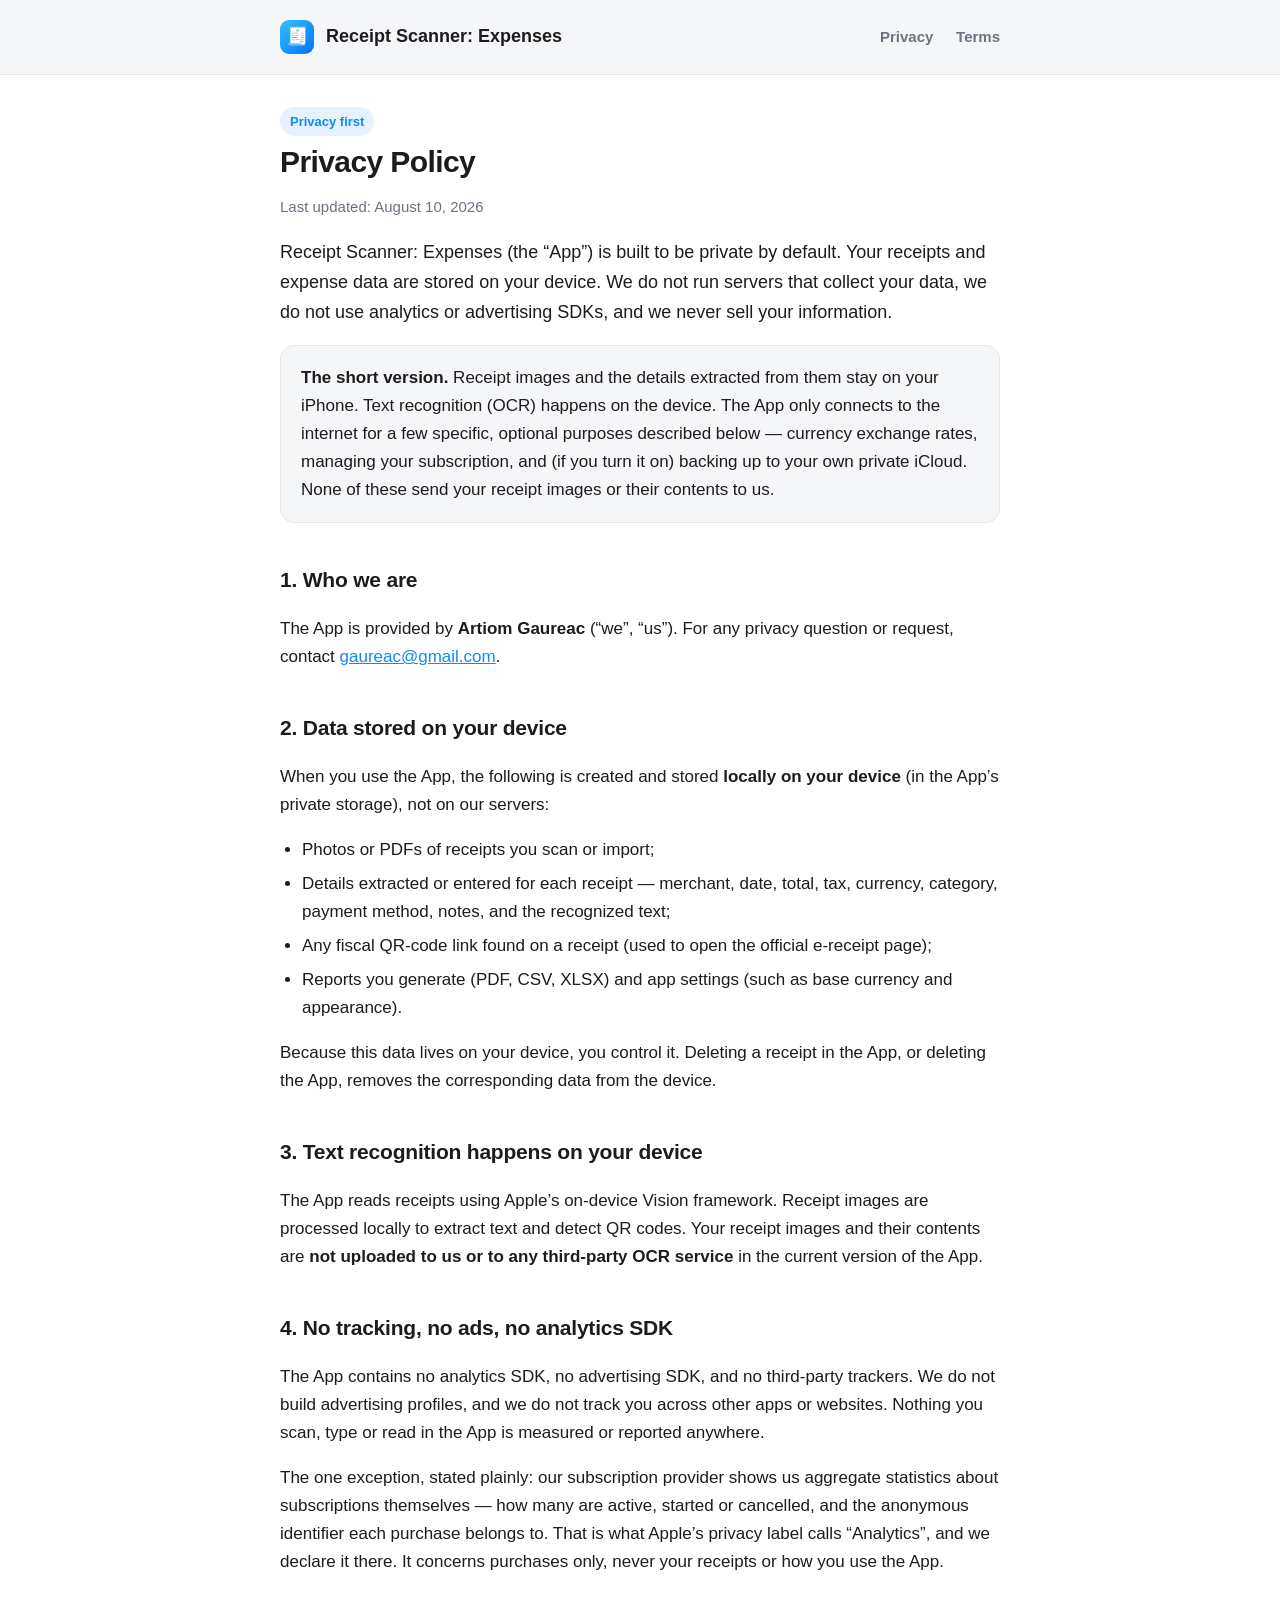
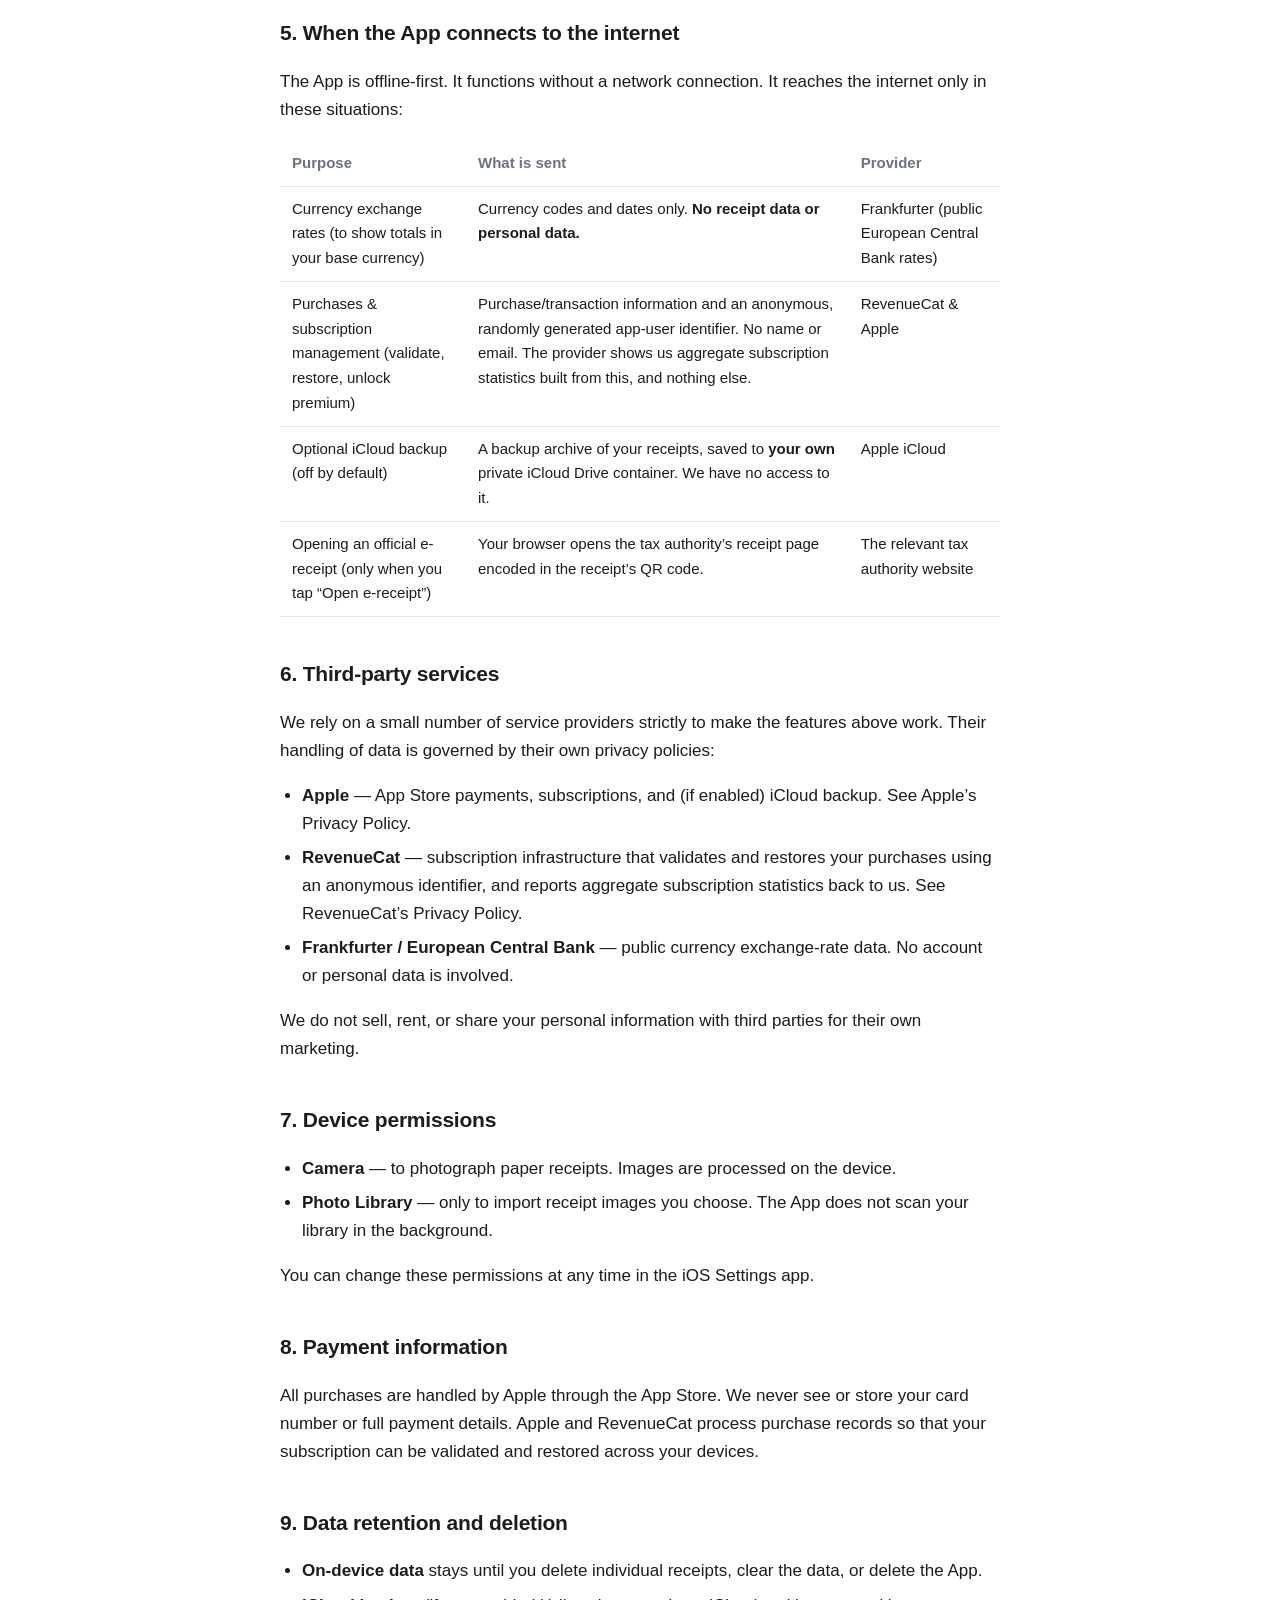
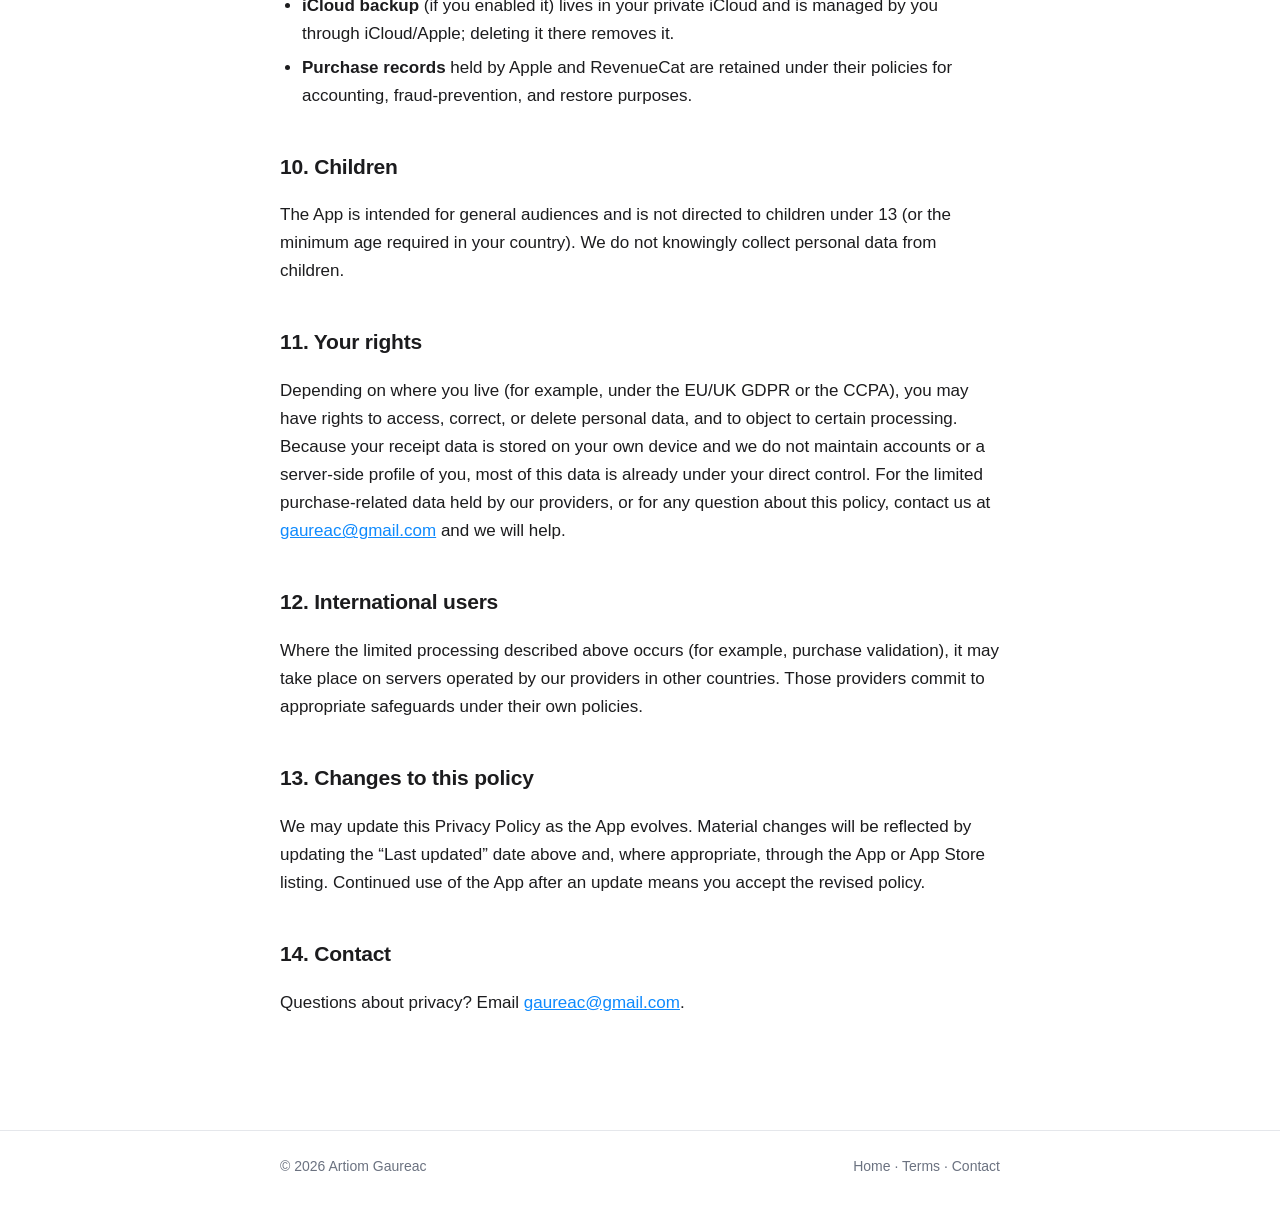
==== privacy.html @ e7fe805f "Add Privacy Policy, Terms of Use, and support landing pages Static pages for Receipt Scanner: Expens" ====
<!DOCTYPE html>
<html lang="en">
<head>
<meta charset="utf-8">
<meta name="viewport" content="width=device-width, initial-scale=1">
<title>Privacy Policy — Receipt Scanner: Expenses</title>
<meta name="description" content="Privacy Policy for Receipt Scanner: Expenses. Your receipts are stored on your device. No analytics, no tracking, no data sold.">
<link rel="stylesheet" href="assets/style.css">
</head>
<body>
<header class="site">
  <div class="wrap">
    <a class="brand" href="index.html"><span class="mark">🧾</span> Receipt Scanner: Expenses</a>
    <nav class="site">
      <a href="privacy.html">Privacy</a>
      <a href="terms.html">Terms</a>
    </nav>
  </div>
</header>

<main class="wrap">
  <span class="pill">Privacy first</span>
  <h1>Privacy Policy</h1>
  <p class="updated">Last updated: August 10, 2026</p>

  <p class="lead">Receipt Scanner: Expenses (the “App”) is built to be private by default.
  Your receipts and expense data are stored on your device. We do not run servers that
  collect your data, we do not use analytics or advertising SDKs, and we never sell your
  information.</p>

  <div class="card">
    <p><strong>The short version.</strong> Receipt images and the details extracted from
    them stay on your iPhone. Text recognition (OCR) happens on the device. The App only
    connects to the internet for a few specific, optional purposes described below —
    currency exchange rates, managing your subscription, and (if you turn it on) backing up
    to your own private iCloud. None of these send your receipt images or their contents to us.</p>
  </div>

  <h2>1. Who we are</h2>
  <p>The App is provided by <strong>Artiom Gaureac</strong> (“we”, “us”). For any privacy
  question or request, contact <a href="mailto:gaureac@gmail.com">gaureac@gmail.com</a>.</p>

  <h2>2. Data stored on your device</h2>
  <p>When you use the App, the following is created and stored <strong>locally on your
  device</strong> (in the App’s private storage), not on our servers:</p>
  <ul>
    <li>Photos or PDFs of receipts you scan or import;</li>
    <li>Details extracted or entered for each receipt — merchant, date, total, tax, currency,
        category, payment method, notes, and the recognized text;</li>
    <li>Any fiscal QR-code link found on a receipt (used to open the official e-receipt page);</li>
    <li>Reports you generate (PDF, CSV, XLSX) and app settings (such as base currency and appearance).</li>
  </ul>
  <p>Because this data lives on your device, you control it. Deleting a receipt in the App,
  or deleting the App, removes the corresponding data from the device.</p>

  <h2>3. Text recognition happens on your device</h2>
  <p>The App reads receipts using Apple’s on-device Vision framework. Receipt images are
  processed locally to extract text and detect QR codes. Your receipt images and their
  contents are <strong>not uploaded to us or to any third-party OCR service</strong> in the
  current version of the App.</p>

  <h2>4. No tracking, no ads, no analytics SDK</h2>
  <p>The App contains no analytics SDK, no advertising SDK, and no third-party trackers. We do
  not build advertising profiles, and we do not track you across other apps or websites. Nothing
  you scan, type or read in the App is measured or reported anywhere.</p>
  <p>The one exception, stated plainly: our subscription provider shows us aggregate statistics
  about subscriptions themselves — how many are active, started or cancelled, and the anonymous
  identifier each purchase belongs to. That is what Apple’s privacy label calls “Analytics”, and
  we declare it there. It concerns purchases only, never your receipts or how you use the App.</p>

  <h2>5. When the App connects to the internet</h2>
  <p>The App is offline-first. It functions without a network connection. It reaches the
  internet only in these situations:</p>

  <table>
    <tr><th>Purpose</th><th>What is sent</th><th>Provider</th></tr>
    <tr>
      <td>Currency exchange rates (to show totals in your base currency)</td>
      <td>Currency codes and dates only. <strong>No receipt data or personal data.</strong></td>
      <td>Frankfurter (public European Central Bank rates)</td>
    </tr>
    <tr>
      <td>Purchases &amp; subscription management (validate, restore, unlock premium)</td>
      <td>Purchase/transaction information and an anonymous, randomly generated app-user
          identifier. No name or email. The provider shows us aggregate subscription
          statistics built from this, and nothing else.</td>
      <td>RevenueCat &amp; Apple</td>
    </tr>
    <tr>
      <td>Optional iCloud backup (off by default)</td>
      <td>A backup archive of your receipts, saved to <strong>your own</strong> private iCloud
          Drive container. We have no access to it.</td>
      <td>Apple iCloud</td>
    </tr>
    <tr>
      <td>Opening an official e-receipt (only when you tap “Open e-receipt”)</td>
      <td>Your browser opens the tax authority’s receipt page encoded in the receipt’s QR code.</td>
      <td>The relevant tax authority website</td>
    </tr>
  </table>

  <h2>6. Third-party services</h2>
  <p>We rely on a small number of service providers strictly to make the features above work.
  Their handling of data is governed by their own privacy policies:</p>
  <ul>
    <li><strong>Apple</strong> — App Store payments, subscriptions, and (if enabled) iCloud
        backup. See Apple’s Privacy Policy.</li>
    <li><strong>RevenueCat</strong> — subscription infrastructure that validates and restores
        your purchases using an anonymous identifier, and reports aggregate subscription
        statistics back to us. See RevenueCat’s Privacy Policy.</li>
    <li><strong>Frankfurter / European Central Bank</strong> — public currency exchange-rate
        data. No account or personal data is involved.</li>
  </ul>
  <p>We do not sell, rent, or share your personal information with third parties for their own
  marketing.</p>

  <h2>7. Device permissions</h2>
  <ul>
    <li><strong>Camera</strong> — to photograph paper receipts. Images are processed on the
        device.</li>
    <li><strong>Photo Library</strong> — only to import receipt images you choose. The App does
        not scan your library in the background.</li>
  </ul>
  <p>You can change these permissions at any time in the iOS Settings app.</p>

  <h2>8. Payment information</h2>
  <p>All purchases are handled by Apple through the App Store. We never see or store your card
  number or full payment details. Apple and RevenueCat process purchase records so that your
  subscription can be validated and restored across your devices.</p>

  <h2>9. Data retention and deletion</h2>
  <ul>
    <li><strong>On-device data</strong> stays until you delete individual receipts, clear the
        data, or delete the App.</li>
    <li><strong>iCloud backup</strong> (if you enabled it) lives in your private iCloud and is
        managed by you through iCloud/Apple; deleting it there removes it.</li>
    <li><strong>Purchase records</strong> held by Apple and RevenueCat are retained under their
        policies for accounting, fraud-prevention, and restore purposes.</li>
  </ul>

  <h2>10. Children</h2>
  <p>The App is intended for general audiences and is not directed to children under 13 (or the
  minimum age required in your country). We do not knowingly collect personal data from children.</p>

  <h2>11. Your rights</h2>
  <p>Depending on where you live (for example, under the EU/UK GDPR or the CCPA), you may have
  rights to access, correct, or delete personal data, and to object to certain processing.
  Because your receipt data is stored on your own device and we do not maintain accounts or a
  server-side profile of you, most of this data is already under your direct control. For the
  limited purchase-related data held by our providers, or for any question about this policy,
  contact us at <a href="mailto:gaureac@gmail.com">gaureac@gmail.com</a> and we will help.</p>

  <h2>12. International users</h2>
  <p>Where the limited processing described above occurs (for example, purchase validation), it
  may take place on servers operated by our providers in other countries. Those providers commit
  to appropriate safeguards under their own policies.</p>

  <h2>13. Changes to this policy</h2>
  <p>We may update this Privacy Policy as the App evolves. Material changes will be reflected by
  updating the “Last updated” date above and, where appropriate, through the App or App Store
  listing. Continued use of the App after an update means you accept the revised policy.</p>

  <h2>14. Contact</h2>
  <p>Questions about privacy? Email <a href="mailto:gaureac@gmail.com">gaureac@gmail.com</a>.</p>
</main>

<footer class="site">
  <div class="wrap">
    <span>© 2026 Artiom Gaureac</span>
    <span>
      <a href="index.html">Home</a> ·
      <a href="terms.html">Terms</a> ·
      <a href="mailto:gaureac@gmail.com">Contact</a>
    </span>
  </div>
</footer>
</body>
</html>
---- assets/style.css ----
:root {
  --bg: #ffffff;
  --surface: #f5f6f8;
  --text: #1c1c1e;
  --muted: #6b7280;
  --border: #e5e7eb;
  --accent: #0f8afd;
  --accent-weak: rgba(15, 138, 253, 0.1);
  --radius: 14px;
  --maxw: 760px;
}

@media (prefers-color-scheme: dark) {
  :root {
    --bg: #0d0f12;
    --surface: #16191e;
    --text: #f2f3f5;
    --muted: #9aa2ad;
    --border: #262b32;
    --accent: #4aa8ff;
    --accent-weak: rgba(74, 168, 255, 0.14);
  }
}

* { box-sizing: border-box; }

html { -webkit-text-size-adjust: 100%; }

body {
  margin: 0;
  background: var(--bg);
  color: var(--text);
  font: 17px/1.65 -apple-system, BlinkMacSystemFont, "Segoe UI", Roboto, Helvetica, Arial, sans-serif;
  -webkit-font-smoothing: antialiased;
}

.wrap {
  max-width: var(--maxw);
  margin: 0 auto;
  padding: 32px 20px 96px;
}

header.site {
  border-bottom: 1px solid var(--border);
  background: var(--surface);
}

header.site .wrap {
  padding: 20px 20px;
  display: flex;
  align-items: center;
  justify-content: space-between;
  gap: 16px;
}

.brand {
  display: flex;
  align-items: center;
  gap: 12px;
  font-weight: 700;
  font-size: 18px;
  color: var(--text);
  text-decoration: none;
}

.brand .mark {
  width: 34px;
  height: 34px;
  border-radius: 9px;
  background: linear-gradient(135deg, #34c1fc, #0273fc);
  display: grid;
  place-items: center;
  color: #fff;
  font-size: 18px;
  flex: none;
}

nav.site a {
  color: var(--muted);
  text-decoration: none;
  font-size: 15px;
  font-weight: 600;
  margin-left: 18px;
}

nav.site a:hover { color: var(--accent); }

h1 {
  font-size: 30px;
  line-height: 1.2;
  margin: 8px 0 4px;
  letter-spacing: -0.02em;
}

h2 {
  font-size: 21px;
  margin: 40px 0 10px;
  letter-spacing: -0.01em;
}

h3 {
  font-size: 17px;
  margin: 24px 0 6px;
}

.updated {
  color: var(--muted);
  font-size: 15px;
  margin-bottom: 8px;
}

p, li { color: var(--text); }

a { color: var(--accent); }

.lead {
  font-size: 18px;
  color: var(--text);
}

ul, ol { padding-left: 22px; }
li { margin: 6px 0; }

.card {
  background: var(--surface);
  border: 1px solid var(--border);
  border-radius: var(--radius);
  padding: 18px 20px;
  margin: 18px 0;
}

.card p:first-child { margin-top: 0; }
.card p:last-child { margin-bottom: 0; }

table {
  width: 100%;
  border-collapse: collapse;
  margin: 16px 0;
  font-size: 15px;
  display: block;
  overflow-x: auto;
}

th, td {
  text-align: left;
  padding: 10px 12px;
  border-bottom: 1px solid var(--border);
  vertical-align: top;
}

th { color: var(--muted); font-weight: 600; white-space: nowrap; }

code {
  background: var(--accent-weak);
  color: var(--accent);
  padding: 1px 6px;
  border-radius: 6px;
  font-size: 0.9em;
}

.pill {
  display: inline-block;
  background: var(--accent-weak);
  color: var(--accent);
  font-size: 13px;
  font-weight: 700;
  padding: 4px 10px;
  border-radius: 999px;
}

footer.site {
  border-top: 1px solid var(--border);
  color: var(--muted);
  font-size: 14px;
}

footer.site .wrap {
  padding: 24px 20px 40px;
  display: flex;
  flex-wrap: wrap;
  gap: 8px 20px;
  justify-content: space-between;
}

footer.site a { color: var(--muted); text-decoration: none; }
footer.site a:hover { color: var(--accent); }

.home-hero { text-align: center; padding-top: 24px; }
.home-hero .mark-lg {
  width: 76px; height: 76px; border-radius: 18px;
  background: linear-gradient(135deg, #34c1fc, #0273fc);
  display: inline-grid; place-items: center; color: #fff;
  font-size: 40px; margin-bottom: 16px;
}
.home-links {
  display: grid; gap: 12px; grid-template-columns: 1fr 1fr;
  margin: 28px 0;
}
.home-links a {
  display: block; text-decoration: none; text-align: left;
  background: var(--surface); border: 1px solid var(--border);
  border-radius: var(--radius); padding: 18px 20px; color: var(--text);
}
.home-links a:hover { border-color: var(--accent); }
.home-links .t { font-weight: 700; font-size: 16px; }
.home-links .d { color: var(--muted); font-size: 14px; margin-top: 2px; }
@media (max-width: 520px) { .home-links { grid-template-columns: 1fr; } }
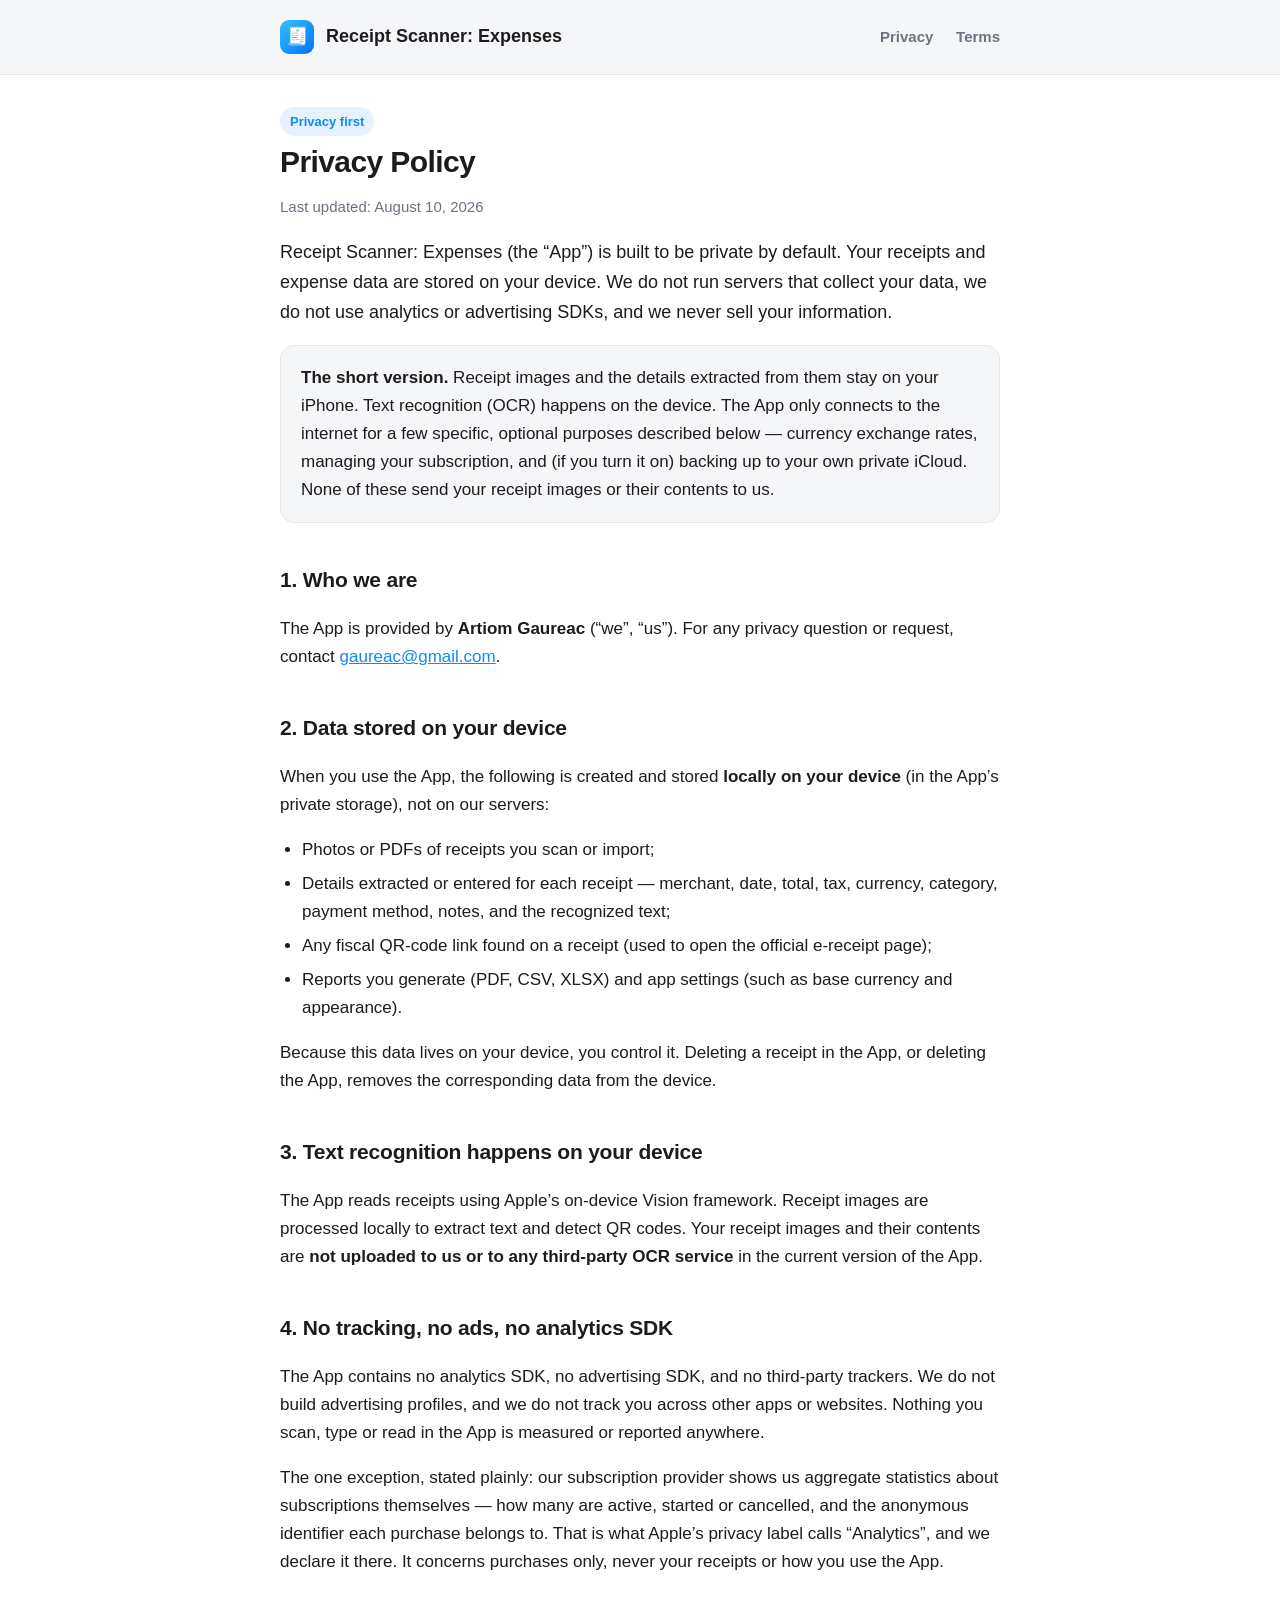
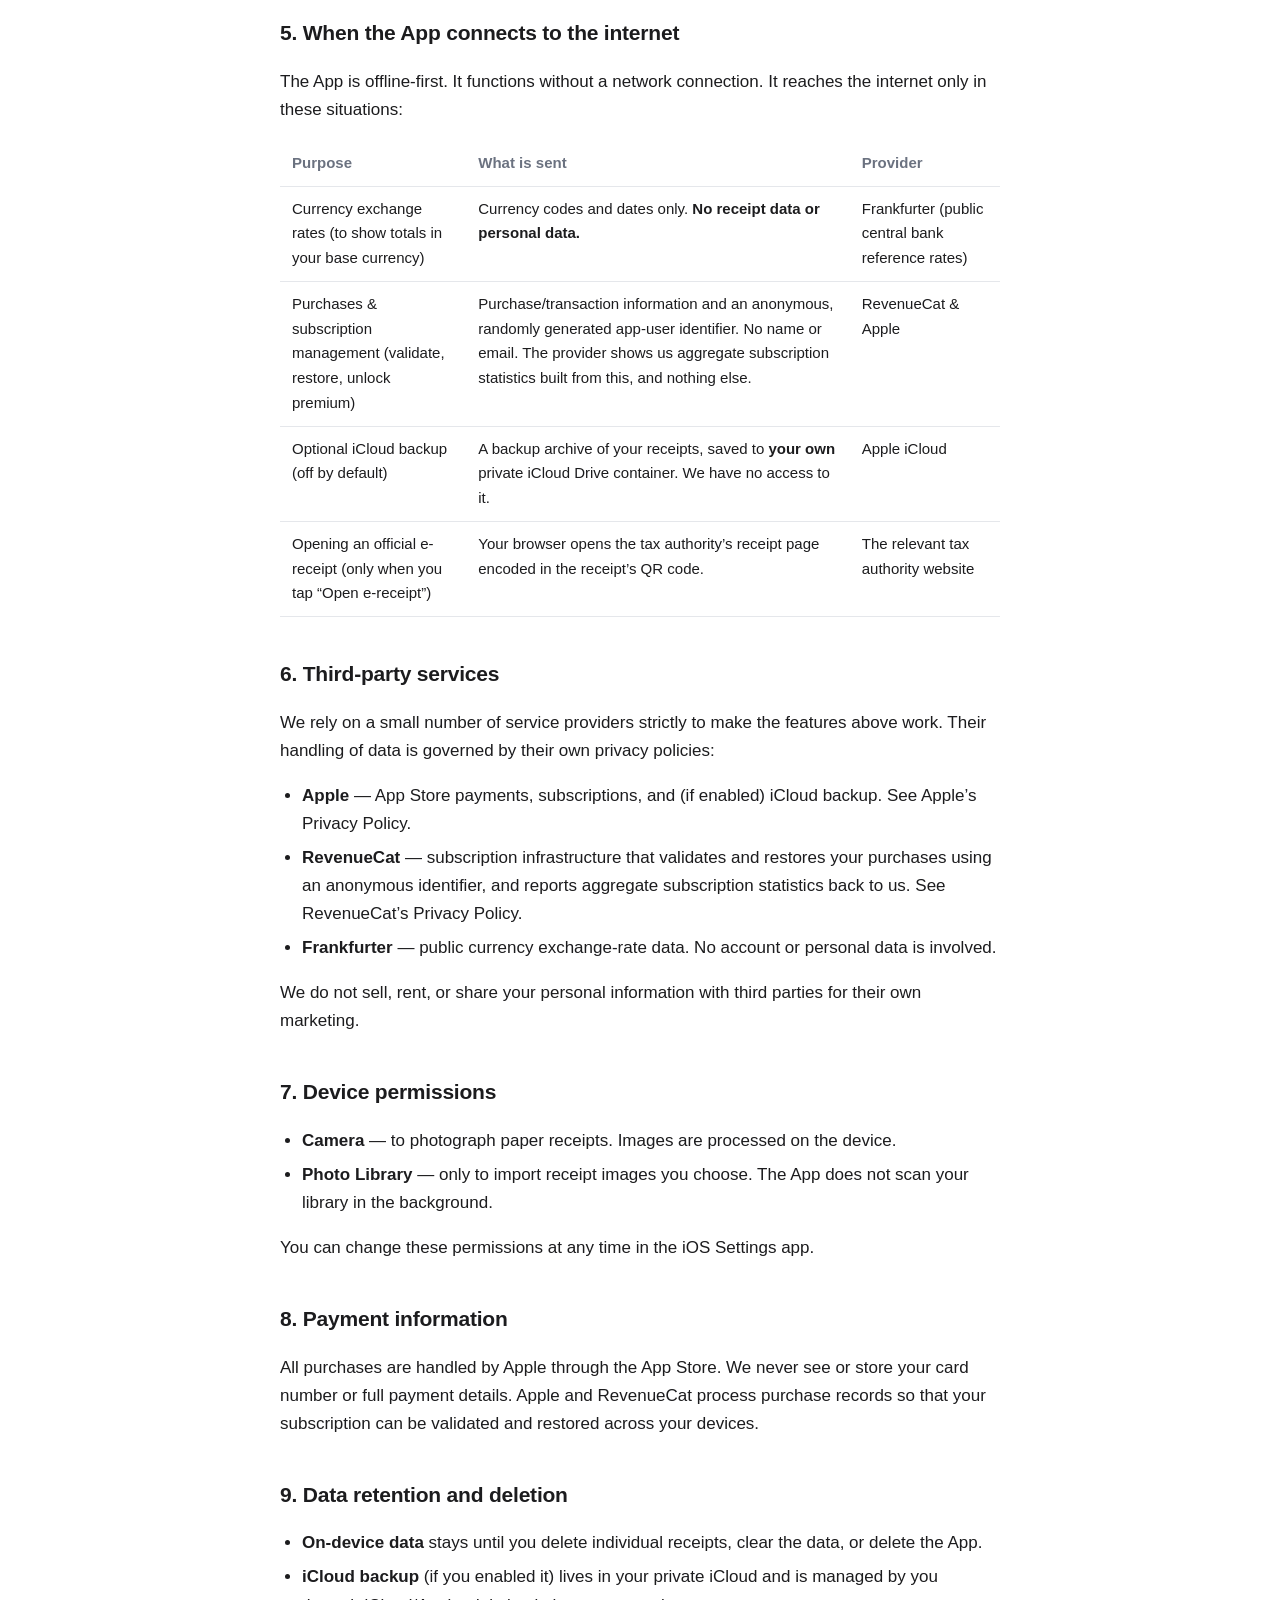
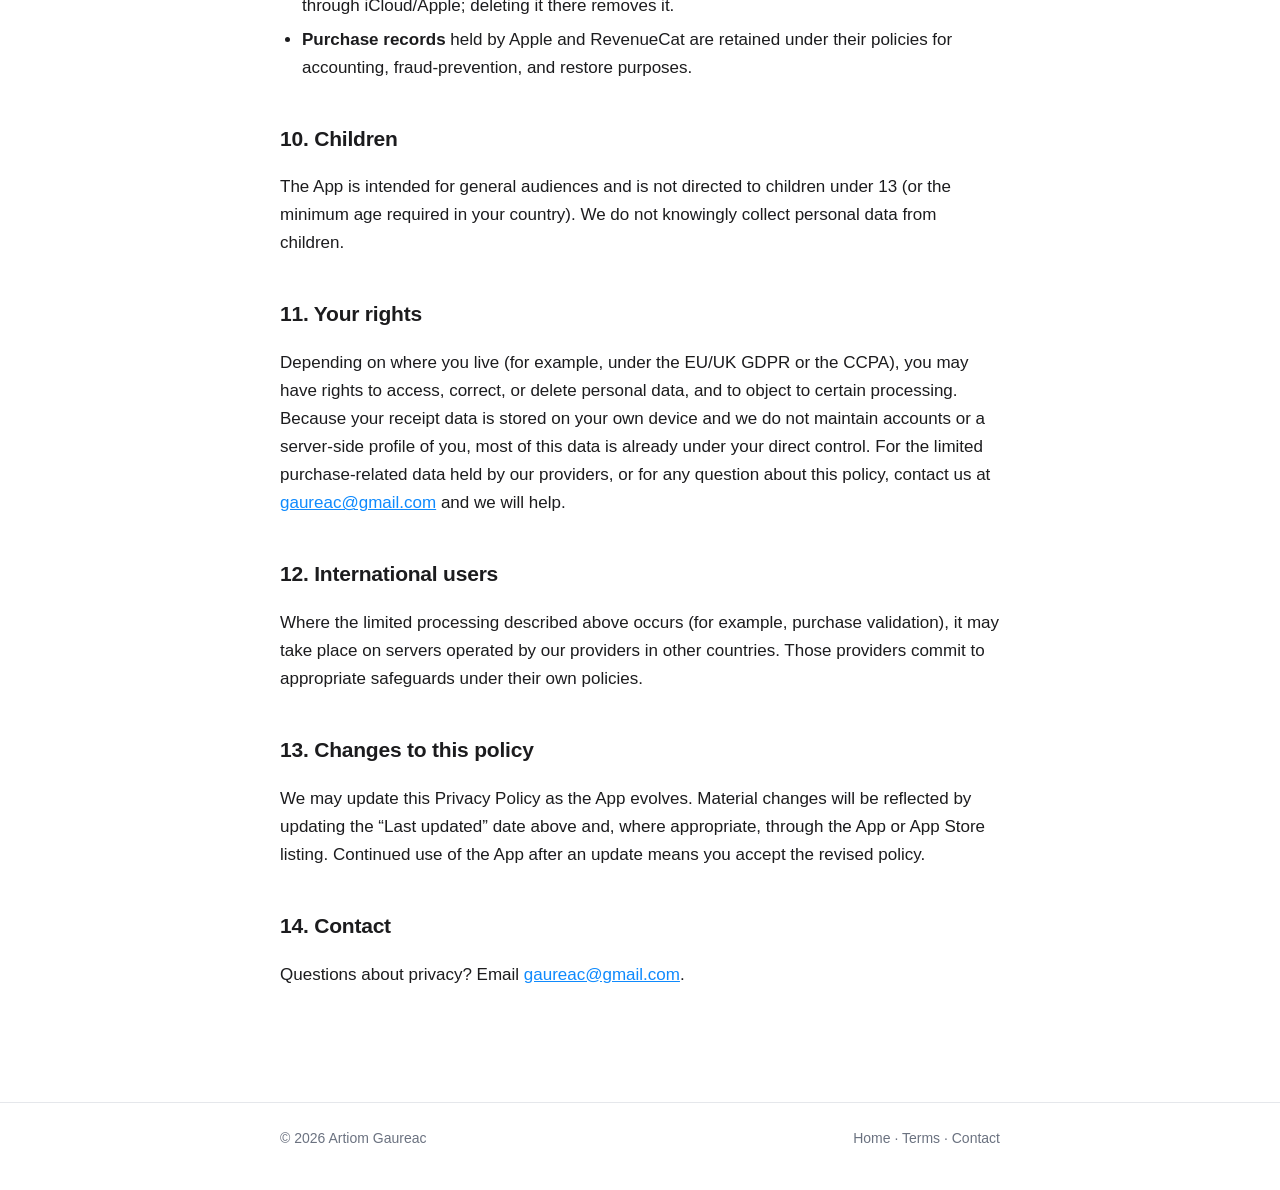
==== commit 0125f523: "docs: the rates come from 98 central banks, not the ECB alone The app moved from Frankfurter v1 to v" ====
--- a/privacy.html
+++ b/privacy.html
@@ -77,7 +77,7 @@
     <tr>
       <td>Currency exchange rates (to show totals in your base currency)</td>
       <td>Currency codes and dates only. <strong>No receipt data or personal data.</strong></td>
-      <td>Frankfurter (public European Central Bank rates)</td>
+      <td>Frankfurter (public central bank reference rates)</td>
     </tr>
     <tr>
       <td>Purchases &amp; subscription management (validate, restore, unlock premium)</td>
@@ -108,7 +108,7 @@
     <li><strong>RevenueCat</strong> — subscription infrastructure that validates and restores
         your purchases using an anonymous identifier, and reports aggregate subscription
         statistics back to us. See RevenueCat’s Privacy Policy.</li>
-    <li><strong>Frankfurter / European Central Bank</strong> — public currency exchange-rate
+    <li><strong>Frankfurter</strong> — public currency exchange-rate
         data. No account or personal data is involved.</li>
   </ul>
   <p>We do not sell, rent, or share your personal information with third parties for their own
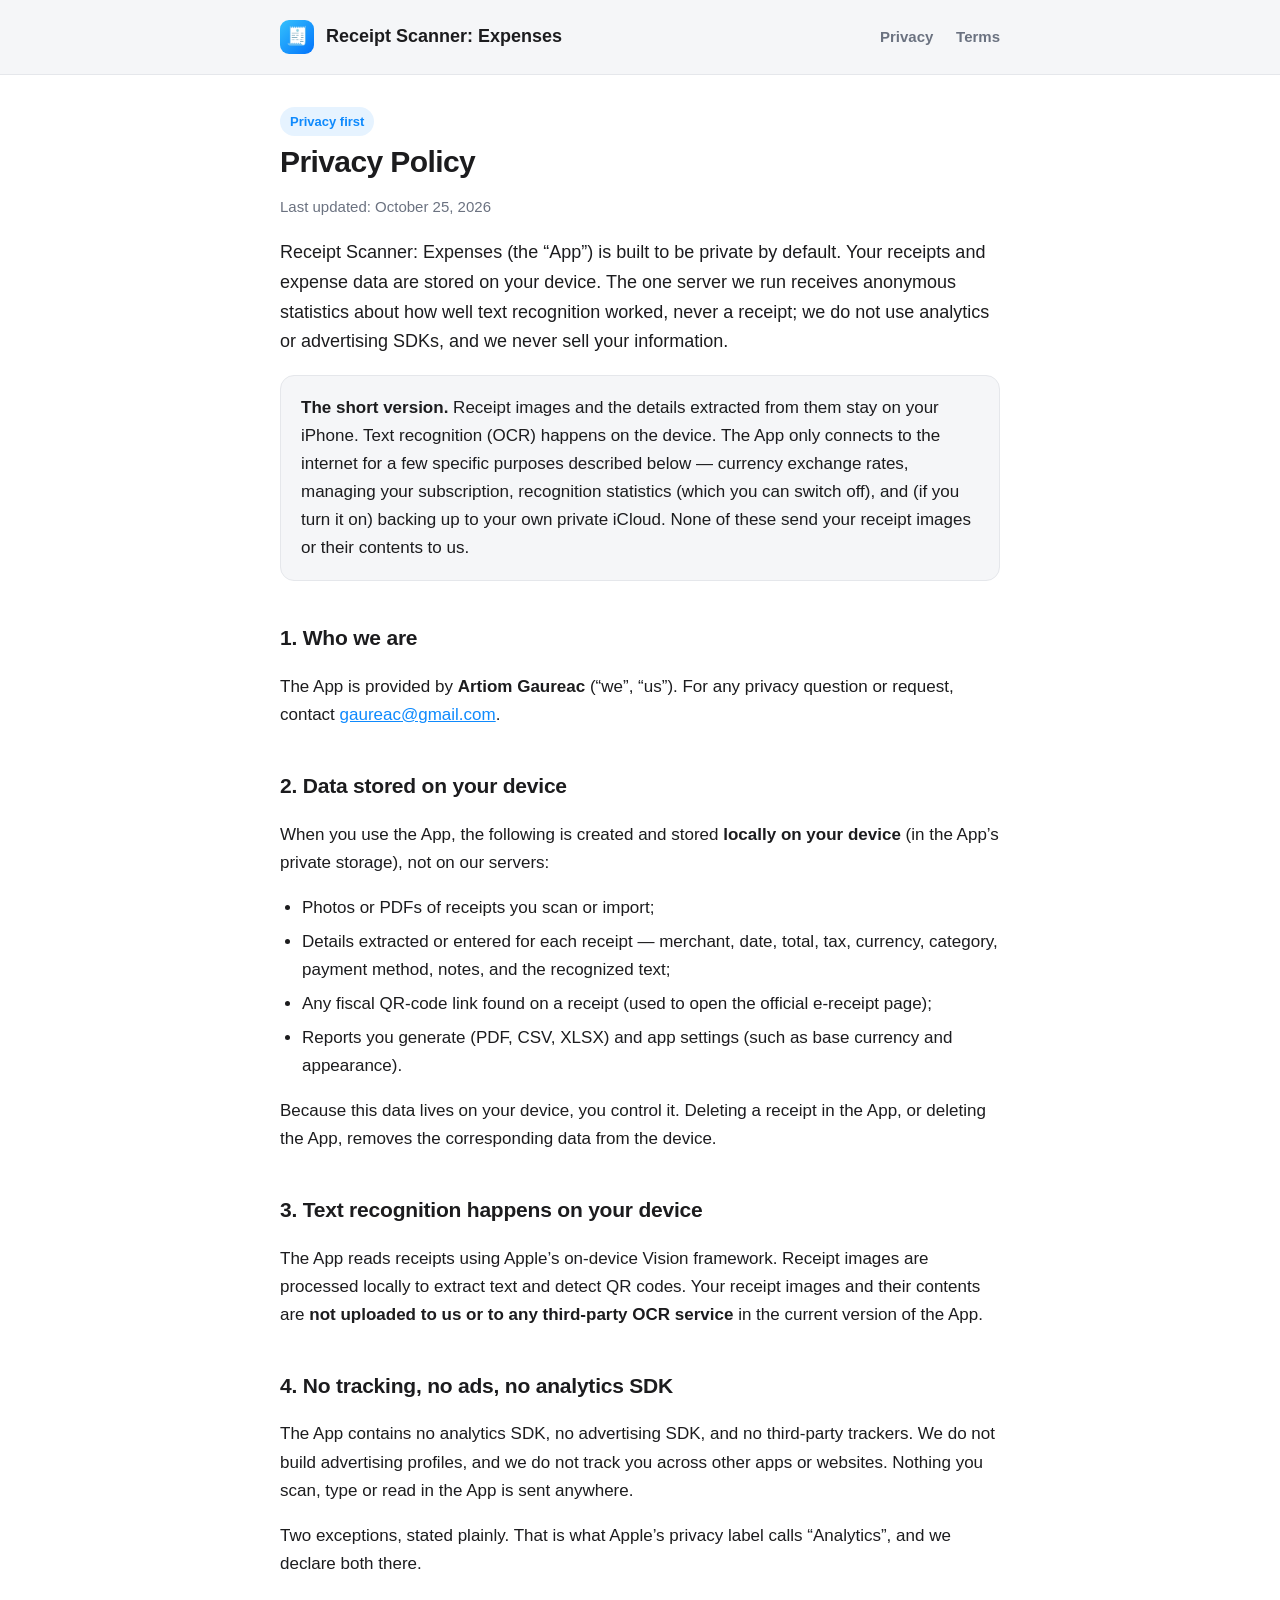
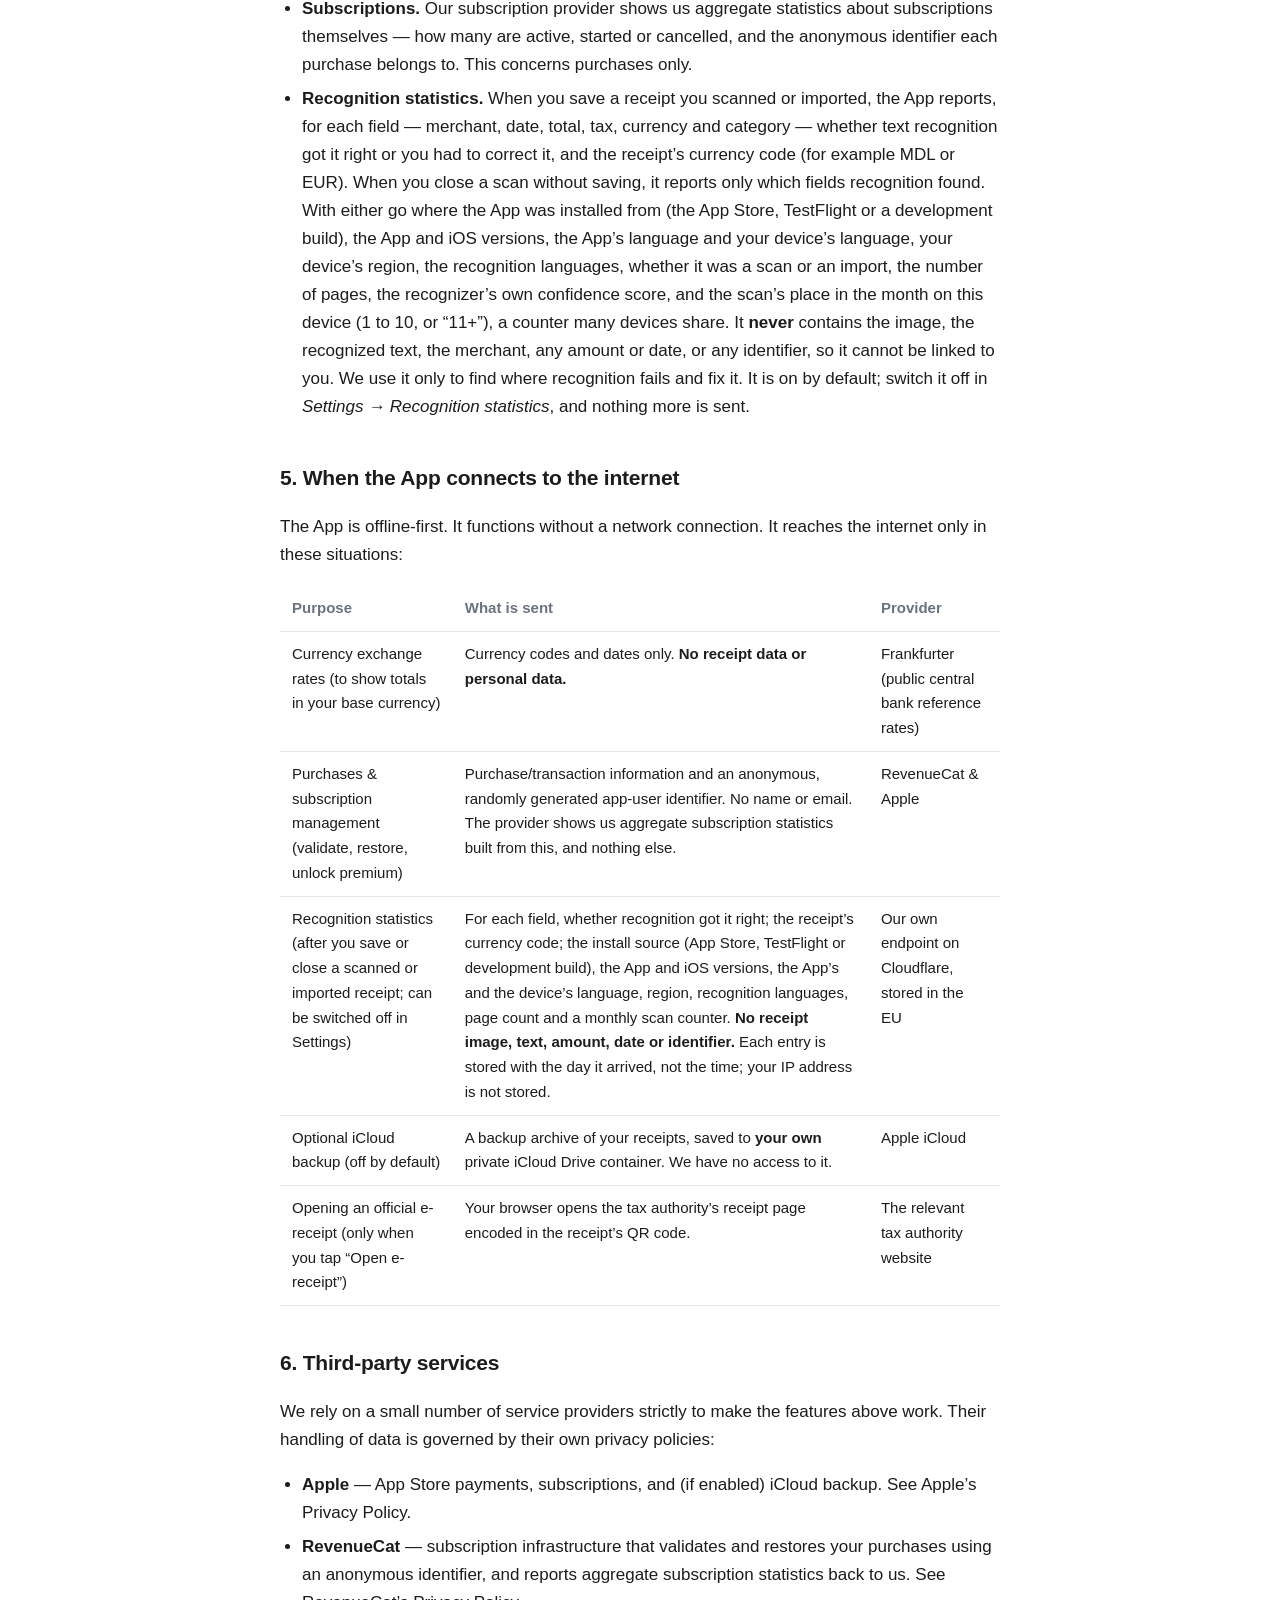
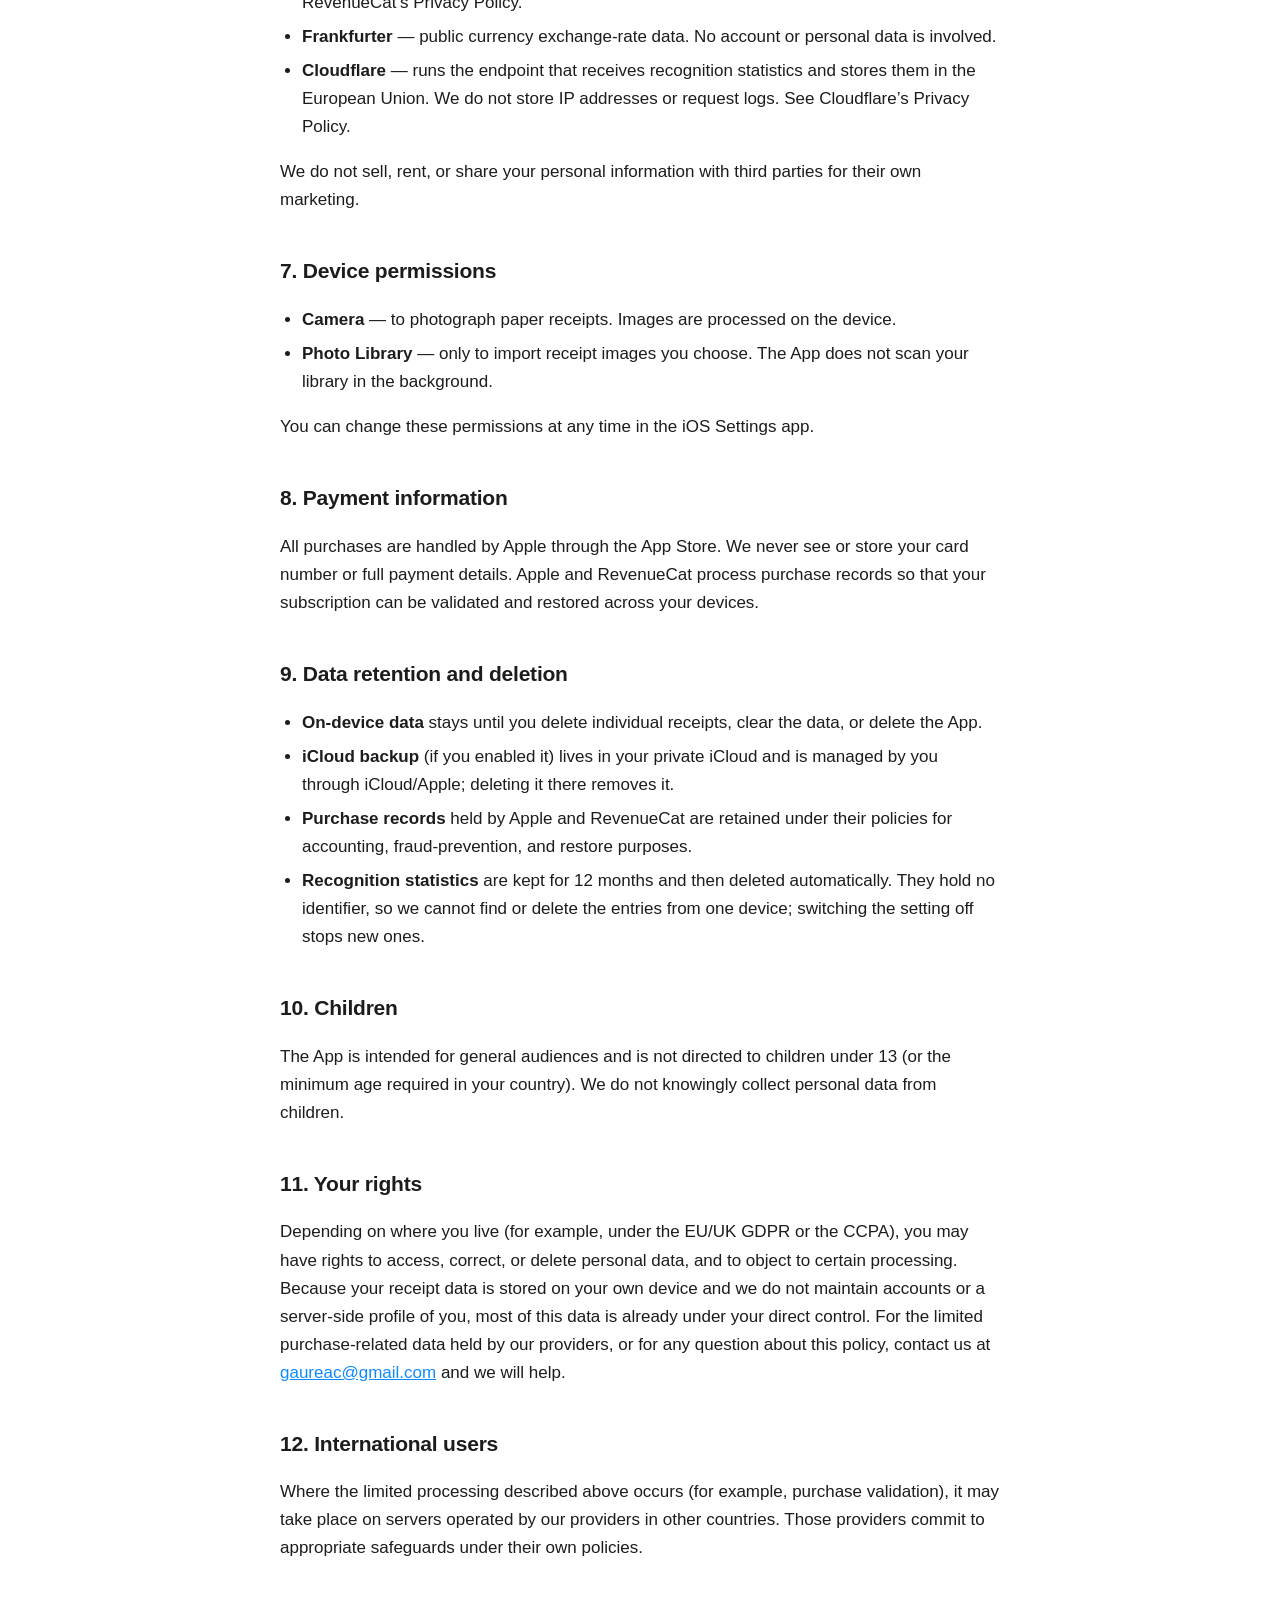
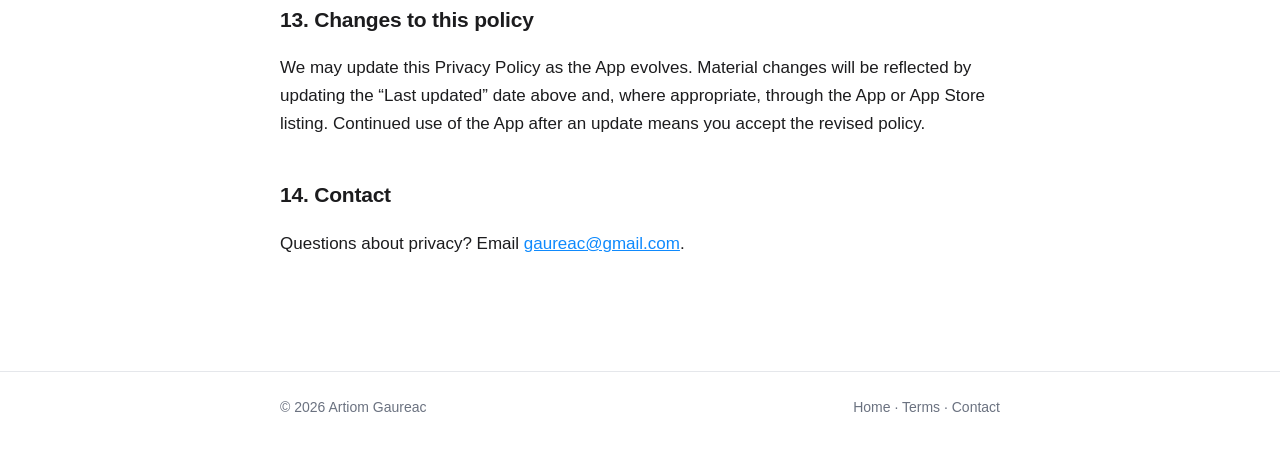
==== commit fd11dcfa: "docs(privacy): recognition statistics, what is sent and what never is Receipt Scanner starts sending" ====
--- a/privacy.html
+++ b/privacy.html
@@ -21,19 +21,20 @@
 <main class="wrap">
   <span class="pill">Privacy first</span>
   <h1>Privacy Policy</h1>
-  <p class="updated">Last updated: August 10, 2026</p>
+  <p class="updated">Last updated: October 25, 2026</p>
 
   <p class="lead">Receipt Scanner: Expenses (the “App”) is built to be private by default.
-  Your receipts and expense data are stored on your device. We do not run servers that
-  collect your data, we do not use analytics or advertising SDKs, and we never sell your
-  information.</p>
+  Your receipts and expense data are stored on your device. The one server we run receives
+  anonymous statistics about how well text recognition worked, never a receipt; we do not use
+  analytics or advertising SDKs, and we never sell your information.</p>
 
   <div class="card">
     <p><strong>The short version.</strong> Receipt images and the details extracted from
     them stay on your iPhone. Text recognition (OCR) happens on the device. The App only
-    connects to the internet for a few specific, optional purposes described below —
-    currency exchange rates, managing your subscription, and (if you turn it on) backing up
-    to your own private iCloud. None of these send your receipt images or their contents to us.</p>
+    connects to the internet for a few specific purposes described below — currency exchange
+    rates, managing your subscription, recognition statistics (which you can switch off), and
+    (if you turn it on) backing up to your own private iCloud. None of these send your receipt
+    images or their contents to us.</p>
   </div>
 
   <h2>1. Who we are</h2>
@@ -62,11 +63,27 @@
   <h2>4. No tracking, no ads, no analytics SDK</h2>
   <p>The App contains no analytics SDK, no advertising SDK, and no third-party trackers. We do
   not build advertising profiles, and we do not track you across other apps or websites. Nothing
-  you scan, type or read in the App is measured or reported anywhere.</p>
-  <p>The one exception, stated plainly: our subscription provider shows us aggregate statistics
-  about subscriptions themselves — how many are active, started or cancelled, and the anonymous
-  identifier each purchase belongs to. That is what Apple’s privacy label calls “Analytics”, and
-  we declare it there. It concerns purchases only, never your receipts or how you use the App.</p>
+  you scan, type or read in the App is sent anywhere.</p>
+  <p>Two exceptions, stated plainly. That is what Apple’s privacy label calls “Analytics”, and we
+  declare both there.</p>
+  <ul>
+    <li><strong>Subscriptions.</strong> Our subscription provider shows us aggregate statistics
+        about subscriptions themselves — how many are active, started or cancelled, and the
+        anonymous identifier each purchase belongs to. This concerns purchases only.</li>
+    <li><strong>Recognition statistics.</strong> When you save a receipt you scanned or imported,
+        the App reports, for each field — merchant, date, total, tax, currency and category —
+        whether text recognition got it right or you had to correct it, and the receipt’s
+        currency code (for example MDL or EUR). When you close a scan without saving, it reports
+        only which fields recognition found. With either go where the App was installed from (the App Store,
+        TestFlight or a development build), the App and iOS versions, the App’s language and
+        your device’s language, your device’s region, the recognition languages, whether it was a scan or an
+        import, the number of pages, the recognizer’s own confidence score, and the scan’s place
+        in the month on this device (1 to 10, or “11+”), a counter many devices share. It
+        <strong>never</strong> contains the image, the recognized text, the merchant, any amount
+        or date, or any identifier, so it cannot be linked to you. We use it only to find where
+        recognition fails and fix it. It is on by default; switch it off in
+        <em>Settings → Recognition statistics</em>, and nothing more is sent.</li>
+  </ul>
 
   <h2>5. When the App connects to the internet</h2>
   <p>The App is offline-first. It functions without a network connection. It reaches the
@@ -85,6 +102,15 @@
           identifier. No name or email. The provider shows us aggregate subscription
           statistics built from this, and nothing else.</td>
       <td>RevenueCat &amp; Apple</td>
+    </tr>
+    <tr>
+      <td>Recognition statistics (after you save or close a scanned or imported receipt; can be
+          switched off in Settings)</td>
+      <td>For each field, whether recognition got it right; the receipt’s currency code; the install source
+          (App Store, TestFlight or development build), the App and iOS versions, the App’s and the device’s language, region, recognition languages, page count and a monthly scan
+          counter. <strong>No receipt image, text, amount, date or identifier.</strong> Each entry
+          is stored with the day it arrived, not the time; your IP address is not stored.</td>
+      <td>Our own endpoint on Cloudflare, stored in the EU</td>
     </tr>
     <tr>
       <td>Optional iCloud backup (off by default)</td>
@@ -110,6 +136,9 @@
         statistics back to us. See RevenueCat’s Privacy Policy.</li>
     <li><strong>Frankfurter</strong> — public currency exchange-rate
         data. No account or personal data is involved.</li>
+    <li><strong>Cloudflare</strong> — runs the endpoint that receives recognition statistics and
+        stores them in the European Union. We do not store IP addresses or request logs.
+        See Cloudflare’s Privacy Policy.</li>
   </ul>
   <p>We do not sell, rent, or share your personal information with third parties for their own
   marketing.</p>
@@ -136,6 +165,9 @@
         managed by you through iCloud/Apple; deleting it there removes it.</li>
     <li><strong>Purchase records</strong> held by Apple and RevenueCat are retained under their
         policies for accounting, fraud-prevention, and restore purposes.</li>
+    <li><strong>Recognition statistics</strong> are kept for 12 months and then deleted
+        automatically. They hold no identifier, so we cannot find or delete the entries from one
+        device; switching the setting off stops new ones.</li>
   </ul>
 
   <h2>10. Children</h2>
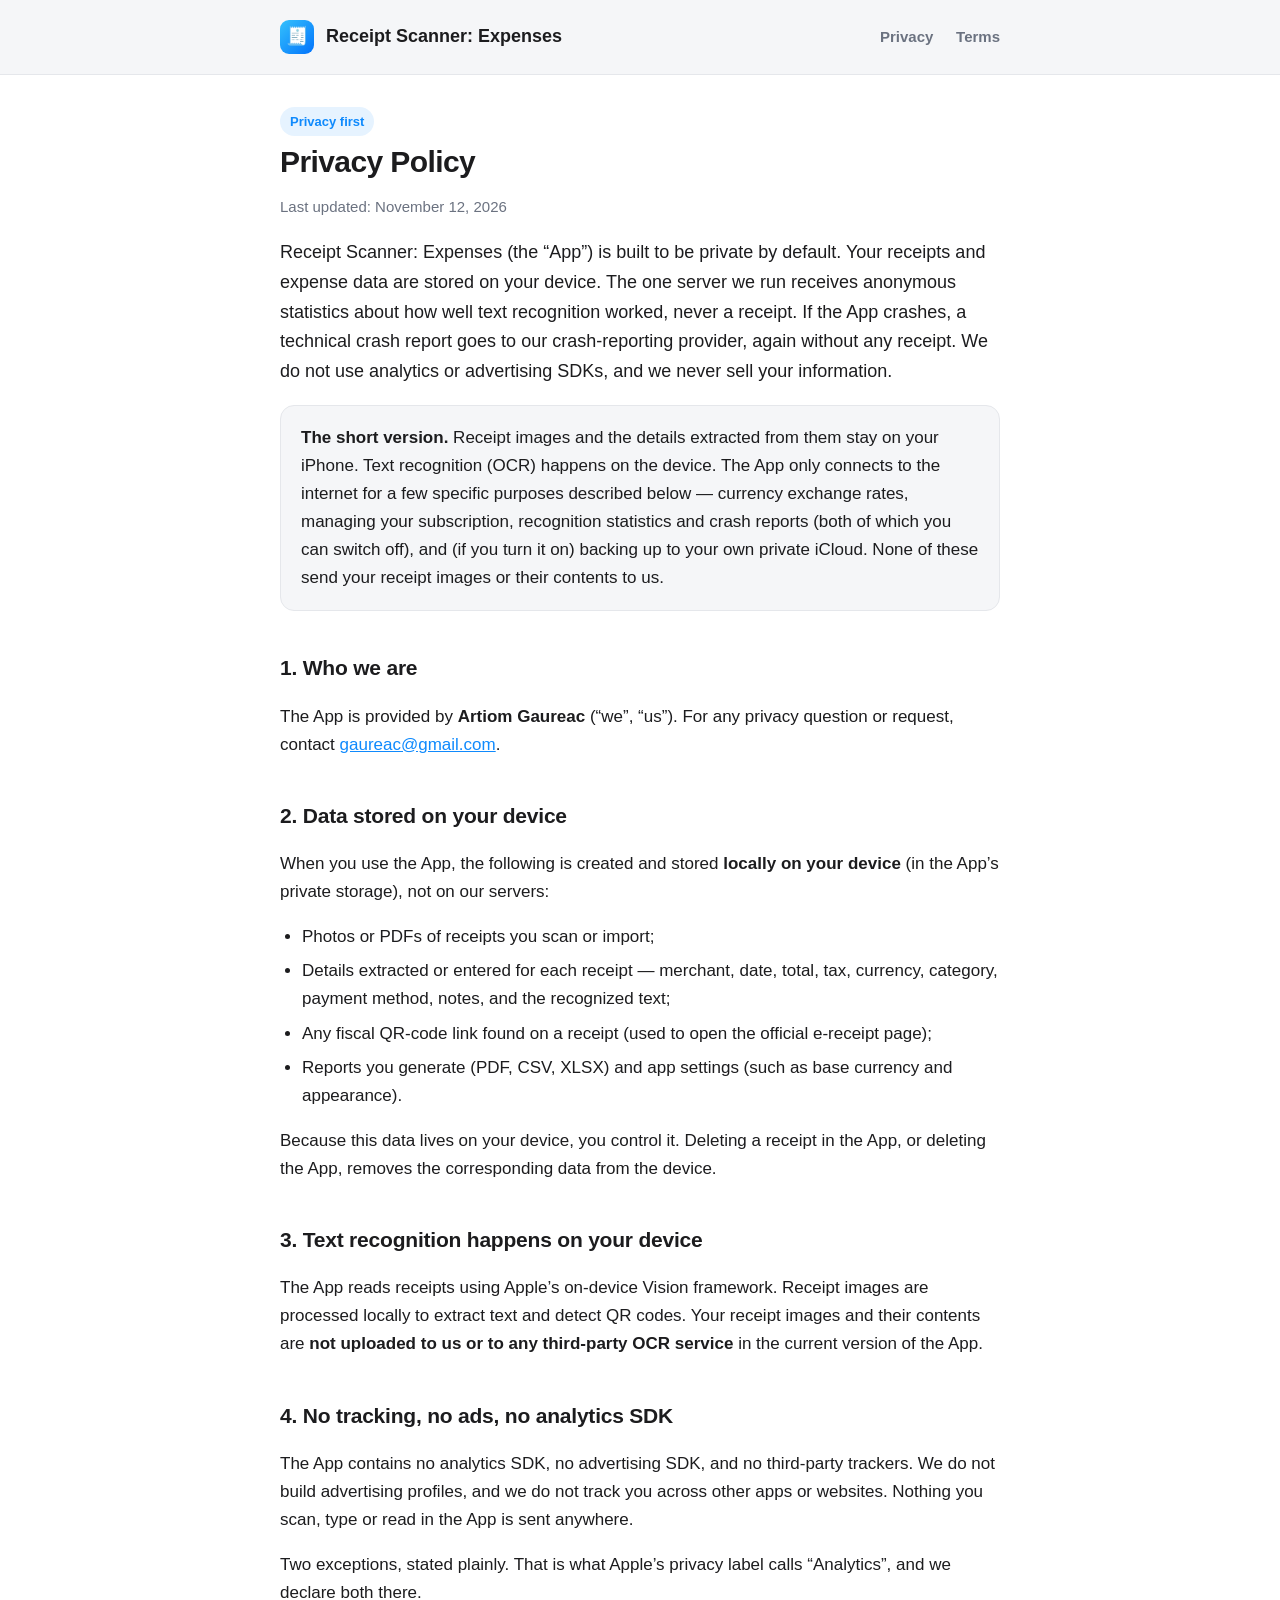
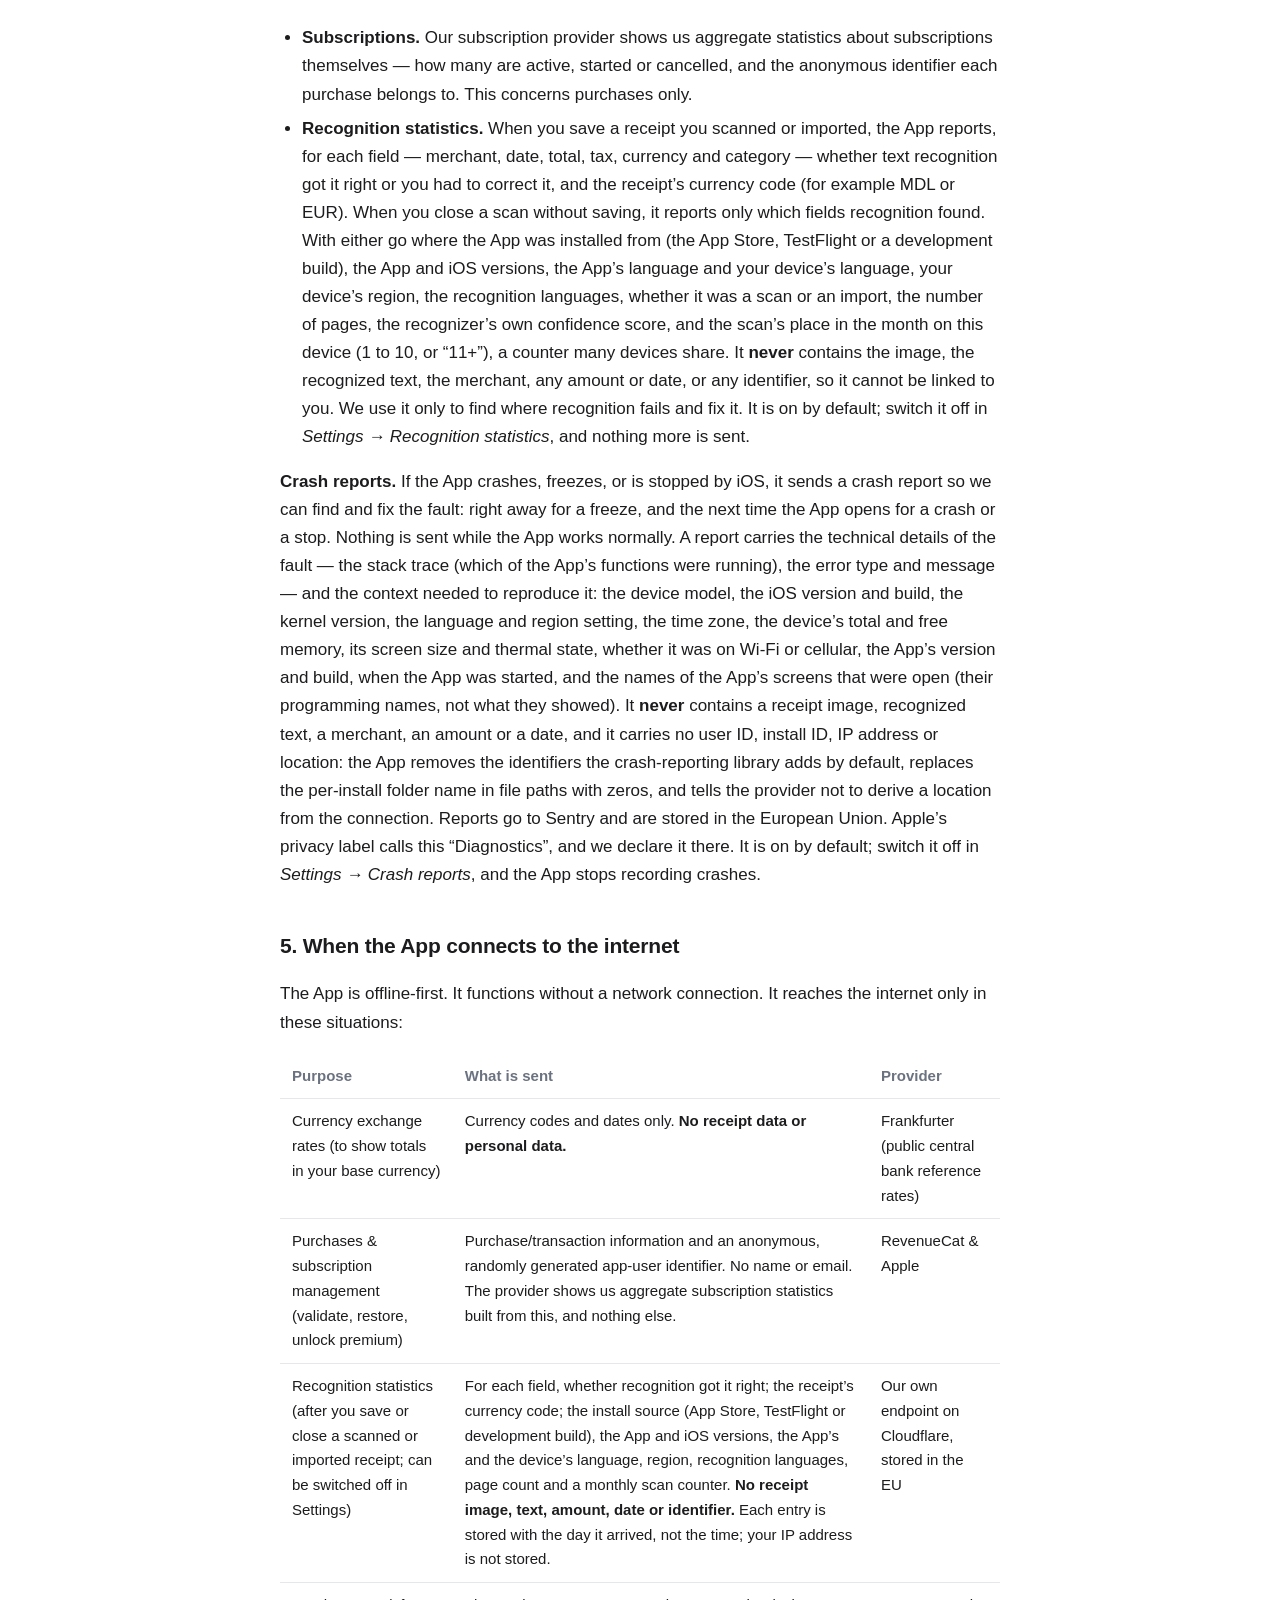
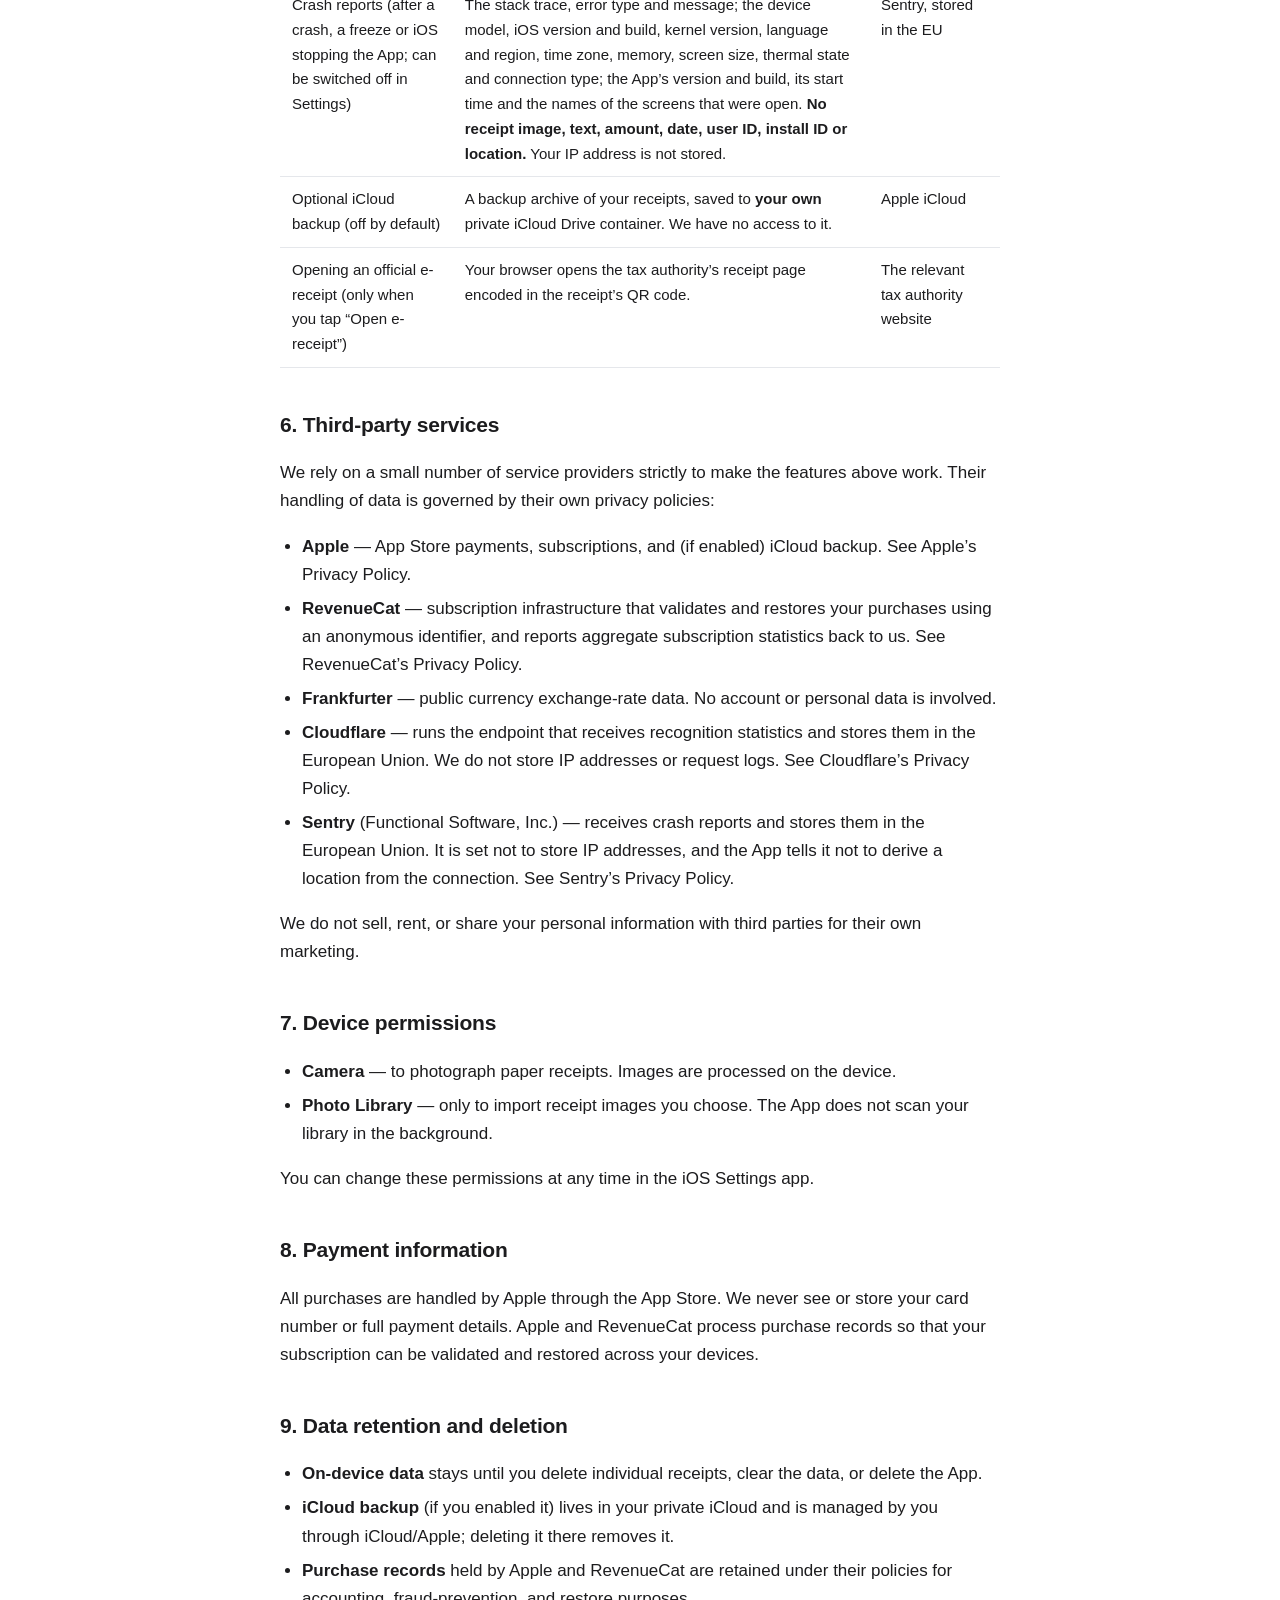
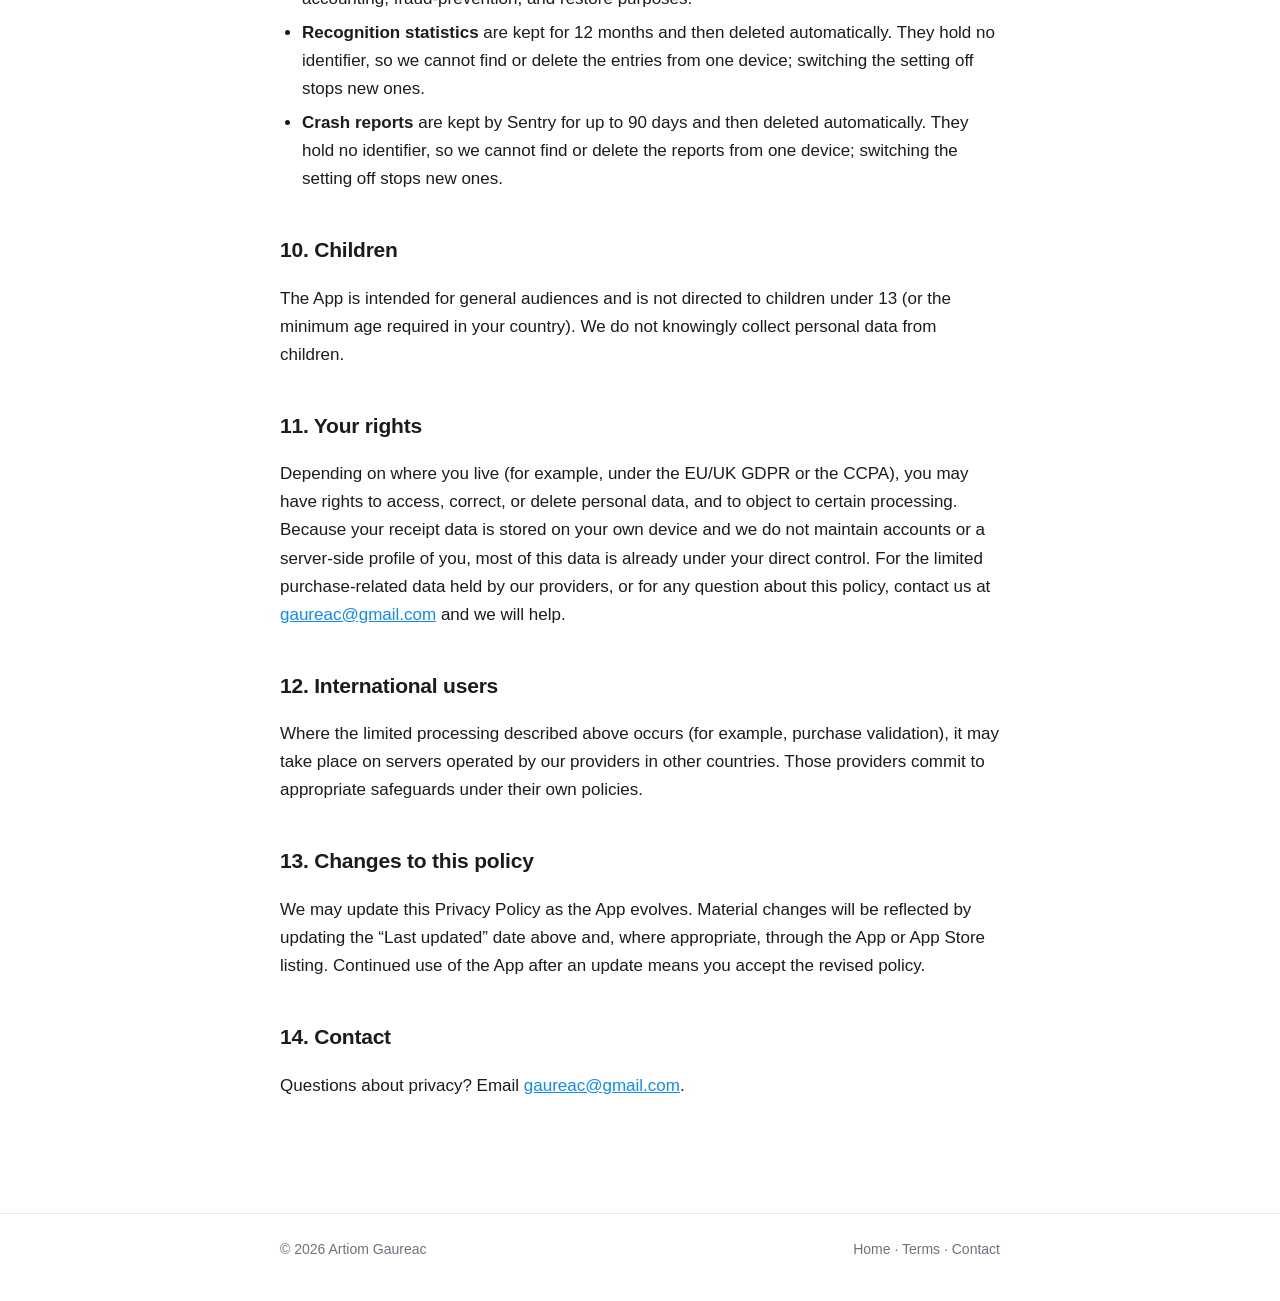
==== commit dd93e158: "docs(privacy): crash reports, what they carry and what they never do Receipt Scanner 1.2.0 starts se" ====
--- a/privacy.html
+++ b/privacy.html
@@ -21,20 +21,21 @@
 <main class="wrap">
   <span class="pill">Privacy first</span>
   <h1>Privacy Policy</h1>
-  <p class="updated">Last updated: October 25, 2026</p>
+  <p class="updated">Last updated: November 12, 2026</p>
 
   <p class="lead">Receipt Scanner: Expenses (the “App”) is built to be private by default.
   Your receipts and expense data are stored on your device. The one server we run receives
-  anonymous statistics about how well text recognition worked, never a receipt; we do not use
-  analytics or advertising SDKs, and we never sell your information.</p>
+  anonymous statistics about how well text recognition worked, never a receipt. If the App
+  crashes, a technical crash report goes to our crash-reporting provider, again without any
+  receipt. We do not use analytics or advertising SDKs, and we never sell your information.</p>
 
   <div class="card">
     <p><strong>The short version.</strong> Receipt images and the details extracted from
     them stay on your iPhone. Text recognition (OCR) happens on the device. The App only
     connects to the internet for a few specific purposes described below — currency exchange
-    rates, managing your subscription, recognition statistics (which you can switch off), and
-    (if you turn it on) backing up to your own private iCloud. None of these send your receipt
-    images or their contents to us.</p>
+    rates, managing your subscription, recognition statistics and crash reports (both of which
+    you can switch off), and (if you turn it on) backing up to your own private iCloud. None of
+    these send your receipt images or their contents to us.</p>
   </div>
 
   <h2>1. Who we are</h2>
@@ -84,6 +85,22 @@
         recognition fails and fix it. It is on by default; switch it off in
         <em>Settings → Recognition statistics</em>, and nothing more is sent.</li>
   </ul>
+  <p><strong>Crash reports.</strong> If the App crashes, freezes, or is stopped by iOS, it sends
+  a crash report so we can find and fix the fault: right away for a freeze, and the next time
+  the App opens for a crash or a stop. Nothing is sent while the App works normally. A report
+  carries the technical details of the fault — the stack trace (which of the App’s functions
+  were running), the error type and message — and the context needed to reproduce it: the device
+  model, the iOS version and build, the kernel version, the language and region setting, the
+  time zone, the device’s total and free memory, its screen size and thermal state, whether it
+  was on Wi-Fi or cellular, the App’s version and build, when the App was started, and the names
+  of the App’s screens that were open (their programming names, not what they showed). It
+  <strong>never</strong> contains a receipt image, recognized text, a merchant, an amount or a
+  date, and it carries no user ID, install ID, IP address or location: the App removes the
+  identifiers the crash-reporting library adds by default, replaces the per-install folder name
+  in file paths with zeros, and tells the provider not to derive a location from the connection.
+  Reports go to Sentry and are stored in the European Union. Apple’s privacy label calls this
+  “Diagnostics”, and we declare it there. It is on by default; switch it off in <em>Settings →
+  Crash reports</em>, and the App stops recording crashes.</p>
 
   <h2>5. When the App connects to the internet</h2>
   <p>The App is offline-first. It functions without a network connection. It reaches the
@@ -111,6 +128,16 @@
           counter. <strong>No receipt image, text, amount, date or identifier.</strong> Each entry
           is stored with the day it arrived, not the time; your IP address is not stored.</td>
       <td>Our own endpoint on Cloudflare, stored in the EU</td>
+    </tr>
+    <tr>
+      <td>Crash reports (after a crash, a freeze or iOS stopping the App; can be switched off
+          in Settings)</td>
+      <td>The stack trace, error type and message; the device model, iOS version and build,
+          kernel version, language and region, time zone, memory, screen size, thermal state and
+          connection type; the App’s version and build, its start time and the names of the
+          screens that were open. <strong>No receipt image, text, amount, date, user ID, install
+          ID or location.</strong> Your IP address is not stored.</td>
+      <td>Sentry, stored in the EU</td>
     </tr>
     <tr>
       <td>Optional iCloud backup (off by default)</td>
@@ -139,6 +166,9 @@
     <li><strong>Cloudflare</strong> — runs the endpoint that receives recognition statistics and
         stores them in the European Union. We do not store IP addresses or request logs.
         See Cloudflare’s Privacy Policy.</li>
+    <li><strong>Sentry</strong> (Functional Software, Inc.) — receives crash reports and stores
+        them in the European Union. It is set not to store IP addresses, and the App tells it
+        not to derive a location from the connection. See Sentry’s Privacy Policy.</li>
   </ul>
   <p>We do not sell, rent, or share your personal information with third parties for their own
   marketing.</p>
@@ -167,6 +197,9 @@
         policies for accounting, fraud-prevention, and restore purposes.</li>
     <li><strong>Recognition statistics</strong> are kept for 12 months and then deleted
         automatically. They hold no identifier, so we cannot find or delete the entries from one
+        device; switching the setting off stops new ones.</li>
+    <li><strong>Crash reports</strong> are kept by Sentry for up to 90 days and then deleted
+        automatically. They hold no identifier, so we cannot find or delete the reports from one
         device; switching the setting off stops new ones.</li>
   </ul>
 
